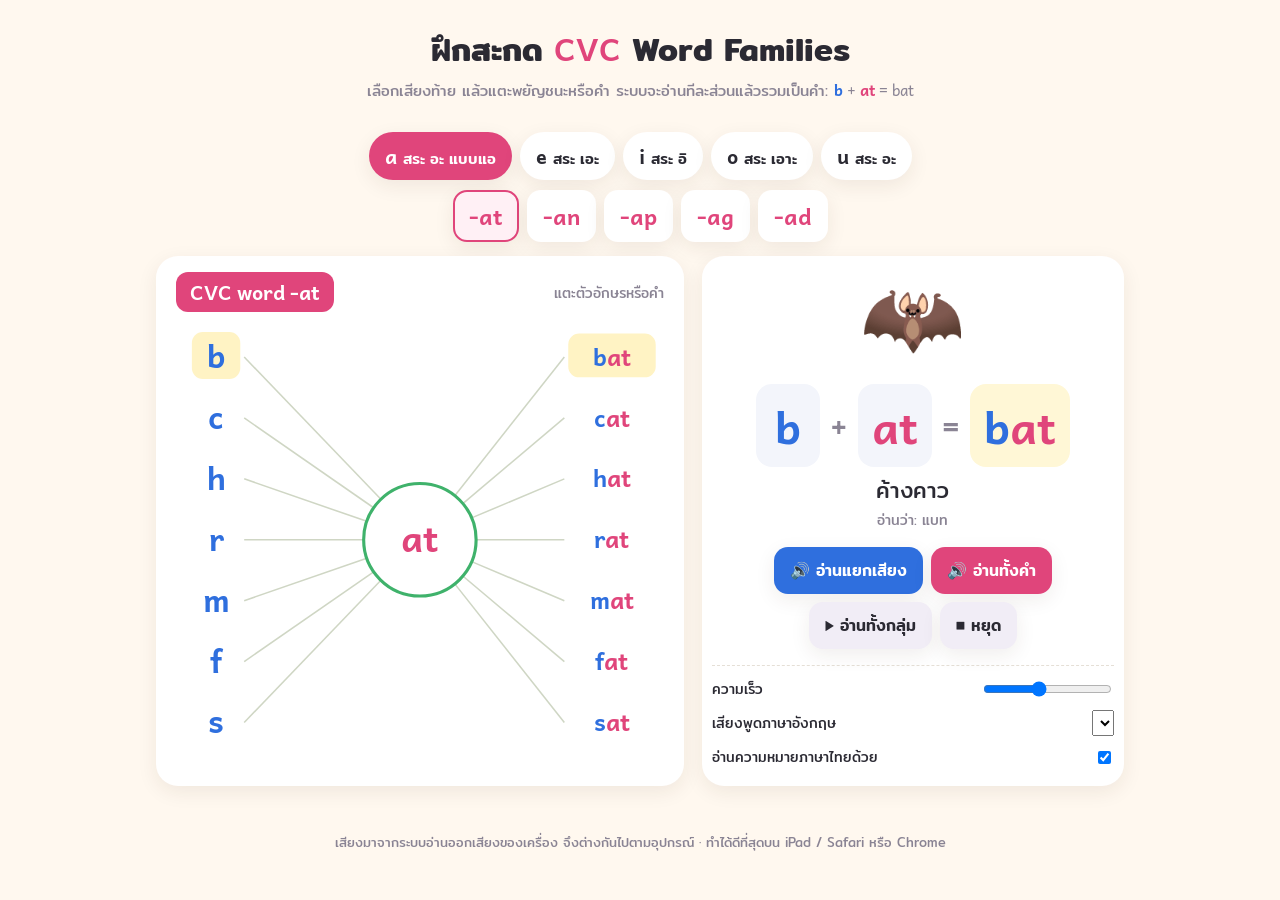
==== cvc/index.html @ 3117efa6 "Add CVC word families page (cvc/)" ====
<!DOCTYPE html>
<html lang="th">
<head>
<meta charset="UTF-8">
<meta name="viewport" content="width=device-width, initial-scale=1">
<title>CVC Word Families — ฝึกสะกดออกเสียง</title>
<link rel="preconnect" href="https://fonts.googleapis.com">
<link href="https://fonts.googleapis.com/css2?family=Andika:wght@400;700&family=Mitr:wght@400;500;600&display=swap" rel="stylesheet">
<style>
  :root{
    --bg:#fff8ef; --paper:#ffffff; --ink:#2b2a33; --muted:#8a8494;
    --onset:#2f6fde; --rime:#e0457b; --line:#cfd6c4; --ring:#3fb26b;
    --a:#e0457b; --e:#f08a24; --i:#3fb26b; --o:#2f6fde; --u:#8a4fd6;
    --shadow:0 6px 20px rgba(60,40,20,.08);
  }
  *{box-sizing:border-box}
  body{margin:0;background:var(--bg);color:var(--ink);font-family:'Mitr',sans-serif;}
  .latin{font-family:'Andika',sans-serif}
  header{padding:22px 20px 6px;text-align:center}
  h1{margin:0;font-weight:600;font-size:clamp(22px,4vw,32px)}
  h1 .latin{color:var(--rime)}
  .sub{color:var(--muted);font-size:15px;margin-top:4px}
  main{max-width:1000px;margin:0 auto;padding:10px 16px 40px}

  /* vowel + family pickers */
  .vowels{display:flex;gap:8px;justify-content:center;flex-wrap:wrap;margin:14px 0 10px}
  .vbtn{border:none;border-radius:999px;padding:8px 16px;font:500 15px 'Mitr';cursor:pointer;background:#fff;box-shadow:var(--shadow);color:var(--ink)}
  .vbtn b{font-family:'Andika';font-size:20px;margin-right:6px}
  .vbtn.on{color:#fff}
  .families{display:flex;gap:8px;justify-content:center;flex-wrap:wrap;margin-bottom:14px}
  .fbtn{border:2px solid transparent;background:#fff;border-radius:14px;padding:6px 14px;font:700 22px 'Andika';cursor:pointer;box-shadow:var(--shadow);color:var(--rime)}
  .fbtn.on{border-color:var(--rime);background:#fff0f5}

  .grid{display:grid;grid-template-columns:1.25fr 1fr;gap:18px}
  @media (max-width:820px){.grid{grid-template-columns:1fr}}
  .card{background:var(--paper);border-radius:22px;box-shadow:var(--shadow);padding:14px}

  /* wheel */
  .wheel-title{display:flex;justify-content:space-between;align-items:center;padding:2px 6px 6px}
  .tag{background:var(--rime);color:#fff;border-radius:12px;padding:4px 14px;font:700 20px 'Andika'}
  svg{width:100%;height:auto;display:block}
  .onset text, .word text{cursor:pointer}
  .onset-letter{font:700 40px 'Andika';fill:var(--onset)}
  .word-o{font:700 30px 'Andika';fill:var(--onset)}
  .word-r{font:700 30px 'Andika';fill:var(--rime)}
  .hit{fill:transparent;cursor:pointer}
  .ln{stroke:var(--line);stroke-width:2;fill:none;transition:stroke .2s,stroke-width .2s}
  .ln.on{stroke:var(--onset);stroke-width:4;stroke-dasharray:6 6;animation:dash 0.6s linear infinite}
  .ln.on.r{stroke:var(--rime)}
  @keyframes dash{to{stroke-dashoffset:-12}}
  .ring{fill:#fff;stroke:var(--ring);stroke-width:4}
  .ring.pulse{animation:pulse .5s ease}
  @keyframes pulse{50%{stroke-width:9}}
  .rime-text{font:700 46px 'Andika';fill:var(--rime)}
  .sel-bg{fill:#fff3c4;opacity:0;transition:opacity .2s}
  .sel .sel-bg{opacity:1}

  /* blend card */
  .blend{text-align:center;padding:18px 10px}
  .emoji{font-size:84px;line-height:1;height:96px}
  .eq{display:flex;align-items:center;justify-content:center;gap:10px;margin:14px 0 6px;flex-wrap:wrap}
  .tile{min-width:64px;padding:6px 14px;border-radius:16px;font:700 44px 'Andika';background:#f3f5fb;transition:transform .2s, box-shadow .2s, background .2s}
  .tile.o{color:var(--onset)} .tile.r{color:var(--rime)}
  .tile.w{background:#fff7d6}
  .tile.lit{transform:scale(1.15);box-shadow:0 0 0 4px currentColor inset;background:#fff}
  .op{font:700 30px 'Andika';color:var(--muted)}
  .thai{font-size:22px;margin-top:6px}
  .hint{color:var(--muted);font-size:14px;margin-top:2px}
  .btns{display:flex;flex-wrap:wrap;gap:8px;justify-content:center;margin-top:16px}
  .btn{border:none;border-radius:14px;padding:11px 16px;font:500 16px 'Mitr';cursor:pointer;background:var(--onset);color:#fff;box-shadow:var(--shadow)}
  .btn.alt{background:var(--rime)} .btn.ghost{background:#f1edf6;color:var(--ink)}
  .btn:disabled{opacity:.5}
  .settings{margin-top:16px;border-top:1px dashed #e5dfd6;padding-top:12px;display:grid;gap:10px;font-size:14px}
  .settings label{display:flex;align-items:center;gap:10px;justify-content:space-between}
  select,input[type=range]{font:inherit;max-width:60%}
  .warn{background:#fff1e6;border-radius:12px;padding:10px;font-size:14px;color:#9a4b12;display:none;margin-top:10px}
  footer{text-align:center;color:var(--muted);font-size:13px;padding:6px 16px 24px}
</style>
</head>
<body>
<header>
  <h1>ฝึกสะกด <span class="latin">CVC</span> Word Families</h1>
  <div class="sub">เลือกเสียงท้าย แล้วแตะพยัญชนะหรือคำ ระบบจะอ่านทีละส่วนแล้วรวมเป็นคำ: <span class="latin"><b style="color:var(--onset)">b</b> + <b style="color:var(--rime)">at</b> = bat</span></div>
</header>

<main>
  <div class="vowels" id="vowels"></div>
  <div class="families" id="families"></div>

  <div class="grid">
    <section class="card">
      <div class="wheel-title">
        <span class="tag latin" id="famTag">CVC word -at</span>
        <span class="hint">แตะตัวอักษรหรือคำ</span>
      </div>
      <svg id="wheel" aria-label="word family wheel"></svg>
    </section>

    <section class="card blend">
      <div class="emoji" id="emoji">🦇</div>
      <div class="eq">
        <span class="tile o latin" id="tO">b</span><span class="op">+</span>
        <span class="tile r latin" id="tR">at</span><span class="op">=</span>
        <span class="tile w latin" id="tW"><span style="color:var(--onset)">b</span><span style="color:var(--rime)">at</span></span>
      </div>
      <div class="thai" id="thai">ค้างคาว</div>
      <div class="hint" id="say">อ่านว่า: แบท</div>

      <div class="btns">
        <button class="btn" id="bSeg">🔊 อ่านแยกเสียง</button>
        <button class="btn alt" id="bWord">🔊 อ่านทั้งคำ</button>
        <button class="btn ghost" id="bAll">▶ อ่านทั้งกลุ่ม</button>
        <button class="btn ghost" id="bStop">■ หยุด</button>
      </div>

      <div class="settings">
        <label>ความเร็ว <input type="range" id="rate" min="0.4" max="1.1" step="0.05" value="0.7"></label>
        <label>เสียงพูดภาษาอังกฤษ <select id="voice"></select></label>
        <label>อ่านความหมายภาษาไทยด้วย <input type="checkbox" id="thaiOn" checked></label>
      </div>
      <div class="warn" id="warn">อุปกรณ์นี้ไม่รองรับการอ่านออกเสียง ลองเปิดใน Chrome หรือ Safari</div>
    </section>
  </div>
</main>
<footer>เสียงมาจากระบบอ่านออกเสียงของเครื่อง จึงต่างกันไปตามอุปกรณ์ · ทำได้ดีที่สุดบน iPad / Safari หรือ Chrome</footer>

<script>
// ---------- data ----------
const ONSET_SOUND = {b:"buh",c:"kuh",d:"duh",f:"fuh",g:"guh",h:"huh",j:"juh",k:"kuh",l:"luh",m:"muh",n:"nuh",p:"puh",r:"ruh",s:"suh",t:"tuh",v:"vuh",w:"wuh",y:"yuh",z:"zuh"};
const RIME_SOUND = {at:"at",an:"an",ap:"app",ag:"ag",ad:"add",en:"en",et:"et",ed:"ed",ig:"ig",in:"in",ip:"ip",it:"it",og:"og",op:"op",ot:"ot",ug:"ug",un:"un",ut:"utt"};
const VOWELS = [
  {v:"a",th:"สระ อะ แบบแอ",c:"var(--a)",fam:["at","an","ap","ag","ad"]},
  {v:"e",th:"สระ เอะ",c:"var(--e)",fam:["en","et","ed"]},
  {v:"i",th:"สระ อิ",c:"var(--i)",fam:["ig","in","ip","it"]},
  {v:"o",th:"สระ เอาะ",c:"var(--o)",fam:["og","op","ot"]},
  {v:"u",th:"สระ อะ",c:"var(--u)",fam:["ug","un","ut"]},
];
// [word, emoji, thai meaning, thai reading guide]
const WORDS = {
  at:[["bat","🦇","ค้างคาว","แบท"],["cat","🐱","แมว","แคท"],["hat","🎩","หมวก","แฮท"],["rat","🐀","หนู","แรท"],["mat","🧘","เสื่อ","แมท"],["fat","🐷","อ้วน","แฟท"],["sat","🪑","นั่งแล้ว","แซท"]],
  an:[["can","🥫","กระป๋อง","แคน"],["fan","🪭","พัด","แฟน"],["man","👨","ผู้ชาย","แมน"],["pan","🍳","กระทะ","แพน"],["van","🚐","รถตู้","แวน"],["ran","🏃","วิ่งแล้ว","แรน"]],
  ap:[["cap","🧢","หมวกแก๊ป","แคพ"],["map","🗺️","แผนที่","แมพ"],["nap","😴","งีบหลับ","แนพ"],["tap","🚰","ก๊อกน้ำ","แทพ"],["lap","🦵","ตัก","แลพ"],["zap","⚡","ช็อต","แซพ"]],
  ag:[["bag","👜","กระเป๋า","แบก"],["tag","🏷️","ป้าย","แทก"],["rag","🧽","ผ้าขี้ริ้ว","แรก"],["wag","🐕","กระดิกหาง","แวก"]],
  ad:[["dad","👨‍👧","พ่อ","แดด"],["sad","😢","เศร้า","แซด"],["mad","😠","โกรธ","แมด"],["pad","📝","สมุดฉีก","แพด"],["bad","👎","ไม่ดี","แบด"]],
  en:[["hen","🐔","แม่ไก่","เฮน"],["pen","🖊️","ปากกา","เพน"],["ten","🔟","สิบ","เทน"],["men","👬","ผู้ชายหลายคน","เมน"],["den","🦊","โพรงสัตว์","เดน"]],
  et:[["net","🥅","ตาข่าย","เนท"],["pet","🐶","สัตว์เลี้ยง","เพท"],["wet","💧","เปียก","เวท"],["jet","✈️","เครื่องบินเจ็ท","เจท"],["vet","🩺","สัตวแพทย์","เวท"]],
  ed:[["bed","🛏️","เตียง","เบด"],["red","🔴","สีแดง","เรด"],["fed","🍼","ป้อนอาหารแล้ว","เฟด"],["wed","💒","แต่งงาน","เวด"]],
  ig:[["pig","🐷","หมู","พิก"],["wig","💇","วิกผม","วิก"],["dig","⛏️","ขุด","ดิก"],["big","🐘","ใหญ่","บิก"],["fig","🟣","ลูกมะเดื่อ","ฟิก"]],
  in:[["pin","📌","เข็มหมุด","พิน"],["bin","🗑️","ถังขยะ","บิน"],["fin","🦈","ครีบปลา","ฟิน"],["win","🏆","ชนะ","วิน"],["tin","🥫","กระป๋อง","ทิน"]],
  ip:[["lip","👄","ริมฝีปาก","ลิพ"],["sip","🥤","จิบ","ซิพ"],["zip","🤐","ซิป","ซิพ"],["dip","🥣","จุ่ม","ดิพ"],["hip","🕺","สะโพก","ฮิพ"]],
  it:[["sit","🪑","นั่ง","ซิท"],["hit","🏏","ตี","ฮิท"],["kit","🧰","ชุดอุปกรณ์","คิท"],["fit","💪","แข็งแรง","ฟิท"],["bit","🍪","ชิ้นเล็กๆ","บิท"]],
  og:[["dog","🐶","สุนัข","ดอก"],["log","🪵","ท่อนไม้","ลอก"],["fog","🌫️","หมอก","ฟอก"],["hog","🐗","หมูป่า","ฮอก"],["jog","🏃","วิ่งเหยาะๆ","จอก"]],
  op:[["hop","🐇","กระโดด","ฮอพ"],["mop","🧹","ไม้ถูพื้น","มอพ"],["top","🔝","ด้านบน","ทอพ"],["pop","🎈","ระเบิดดังป๊อป","พอพ"],["cop","👮","ตำรวจ","คอพ"]],
  ot:[["hot","🔥","ร้อน","ฮอท"],["pot","🍲","หม้อ","พอท"],["dot","⚫","จุด","ดอท"],["cot","🛏️","เตียงเด็ก","คอท"],["not","🚫","ไม่","นอท"]],
  ug:[["bug","🐛","แมลง","บัก"],["hug","🤗","กอด","ฮัก"],["mug","☕","แก้วมัค","มัก"],["rug","🟫","พรม","รัก"],["jug","🫗","เหยือก","จัก"]],
  un:[["sun","☀️","ดวงอาทิตย์","ซัน"],["bun","🍞","ขนมปัง","บัน"],["run","🏃","วิ่ง","รัน"],["fun","🎉","สนุก","ฟัน"]],
  ut:[["nut","🥜","ถั่ว","นัท"],["hut","🛖","กระท่อม","ฮัท"],["cut","✂️","ตัด","คัท"]],
};

// ---------- state ----------
let vIdx=0, fam="at", wIdx=0, runId=0;
const $=id=>document.getElementById(id);

// ---------- speech ----------
const synth = window.speechSynthesis;
let enVoice=null, thVoice=null;
function loadVoices(){
  if(!synth) return;
  const vs = synth.getVoices();
  const en = vs.filter(v=>/^en/i.test(v.lang));
  thVoice = vs.find(v=>/^th/i.test(v.lang)) || null;
  const sel=$("voice"); const keep=sel.value; sel.innerHTML="";
  en.forEach((v,i)=>{const o=document.createElement("option");o.value=v.name;o.textContent=v.name+" ("+v.lang+")";sel.appendChild(o);});
  const pref = en.find(v=>v.name===keep) || en.find(v=>/Samantha|Google US English|Aria|Jenny/i.test(v.name)) || en.find(v=>/en-US/i.test(v.lang)) || en[0];
  if(pref){sel.value=pref.name; enVoice=pref;}
}
if(synth){ loadVoices(); synth.onvoiceschanged=loadVoices; } else { $("warn").style.display="block"; }
$("voice").onchange=e=>{enVoice=synth.getVoices().find(v=>v.name===e.target.value)||enVoice;};

function speak(text, lang="en", rateMul=1){
  return new Promise(res=>{
    if(!synth){res();return;}
    const u=new SpeechSynthesisUtterance(text);
    if(lang==="th"){u.lang="th-TH"; if(thVoice)u.voice=thVoice; u.rate=0.95;}
    else {u.lang="en-US"; if(enVoice)u.voice=enVoice; u.rate=parseFloat($("rate").value)*rateMul; u.pitch=1.15;}
    u.onend=res; u.onerror=res; synth.speak(u);
  });
}
const wait=ms=>new Promise(r=>setTimeout(r,ms));
function stopAll(){ runId++; if(synth) synth.cancel(); clearLit(); }

// ---------- render pickers ----------
function renderVowels(){
  const box=$("vowels"); box.innerHTML="";
  VOWELS.forEach((v,i)=>{
    const b=document.createElement("button");
    b.className="vbtn"+(i===vIdx?" on":""); if(i===vIdx) b.style.background=v.c;
    b.innerHTML=`<b>${v.v}</b>${v.th}`;
    b.onclick=()=>{stopAll();vIdx=i;fam=v.fam[0];wIdx=0;renderAll();};
    box.appendChild(b);
  });
}
function renderFamilies(){
  const box=$("families"); box.innerHTML="";
  VOWELS[vIdx].fam.forEach(f=>{
    const b=document.createElement("button");
    b.className="fbtn"+(f===fam?" on":""); b.textContent="-"+f;
    b.onclick=()=>{stopAll();fam=f;wIdx=0;renderAll();};
    box.appendChild(b);
  });
}

// ---------- wheel (like the paper chart) ----------
function renderWheel(){
  const list=WORDS[fam], n=list.length, gap=78, top=50;
  const H=Math.max(top*2+(n-1)*gap, 360), W=640, cx=320, cy=H/2, R=72;
  const svg=$("wheel"); svg.setAttribute("viewBox",`0 0 ${W} ${H}`);
  let s="";
  list.forEach((w,i)=>{
    const y=top+i*gap+(H-(top*2+(n-1)*gap))/2;
    const a1=Math.atan2(y-cy,95-cx), a2=Math.atan2(y-cy,505-cx);
    s+=`<path class="ln" id="lnL${i}" d="M 95 ${y} L ${(cx+R*Math.cos(a1)).toFixed(1)} ${(cy+R*Math.sin(a1)).toFixed(1)}"/>`;
    s+=`<path class="ln r" id="lnR${i}" d="M ${(cx+R*Math.cos(a2)).toFixed(1)} ${(cy+R*Math.sin(a2)).toFixed(1)} L 505 ${y}"/>`;
  });
  s+=`<circle class="ring" id="ring" cx="${cx}" cy="${cy}" r="${R}"/>`;
  s+=`<text class="rime-text" id="rimeTxt" x="${cx}" y="${cy+16}" text-anchor="middle">${fam}</text>`;
  s+=`<rect class="hit" x="${cx-R}" y="${cy-R}" width="${R*2}" height="${R*2}" data-rime="1"/>`;
  list.forEach((w,i)=>{
    const y=top+i*gap+(H-(top*2+(n-1)*gap))/2, on=w[0].slice(0,1);
    s+=`<g class="onset${i===wIdx?' sel':''}" data-i="${i}" data-part="o"><rect class="sel-bg" x="28" y="${y-32}" width="62" height="60" rx="14"/><text class="onset-letter" x="59" y="${y+14}" text-anchor="middle">${on}</text><rect class="hit" x="20" y="${y-34}" width="80" height="66"/></g>`;
    s+=`<g class="word${i===wIdx?' sel':''}" data-i="${i}" data-part="w"><rect class="sel-bg" x="510" y="${y-30}" width="112" height="56" rx="14"/><text x="566" y="${y+11}" text-anchor="middle"><tspan class="word-o">${on}</tspan><tspan class="word-r">${fam}</tspan></text><rect class="hit" x="505" y="${y-34}" width="122" height="66"/></g>`;
  });
  svg.innerHTML=s;
  svg.querySelectorAll("g[data-i]").forEach(g=>g.onclick=()=>{
    wIdx=+g.dataset.i; renderSelection(); playSegmented();
  });
  svg.querySelector("[data-rime]").onclick=async()=>{stopAll();const id=runId;lit("tR");pulse();await speak(RIME_SOUND[fam]);if(id===runId)clearLit();};
  $("famTag").textContent="CVC word -"+fam;
}

function renderSelection(){
  const w=WORDS[fam][wIdx], on=w[0][0];
  $("emoji").textContent=w[1];
  $("tO").textContent=on; $("tR").textContent=fam;
  $("tW").innerHTML=`<span style="color:var(--onset)">${on}</span><span style="color:var(--rime)">${fam}</span>`;
  $("thai").textContent=w[2]; $("say").textContent="อ่านว่า: "+w[3];
  document.querySelectorAll("#wheel g[data-i]").forEach(g=>g.classList.toggle("sel",+g.dataset.i===wIdx));
}

function renderAll(){renderVowels();renderFamilies();renderWheel();renderSelection();}

// ---------- highlight helpers ----------
function clearLit(){
  ["tO","tR","tW"].forEach(id=>$(id).classList.remove("lit"));
  document.querySelectorAll("#wheel .ln").forEach(l=>l.classList.remove("on"));
}
function lit(id){clearLit();$(id).classList.add("lit");}
function pulse(){const r=$("ring");if(!r)return;r.classList.remove("pulse");void r.getBBox();r.classList.add("pulse");}

// ---------- playback ----------
async function playSegmented(fromAll=false){
  if(!fromAll) stopAll();
  const id=runId, w=WORDS[fam][wIdx], on=w[0][0];
  lit("tO"); $("lnL"+wIdx)?.classList.add("on");
  await speak(ONSET_SOUND[on]); if(id!==runId) return; await wait(250);
  lit("tR"); $("lnL"+wIdx)?.classList.add("on"); pulse();
  await speak(RIME_SOUND[fam]); if(id!==runId) return; await wait(300);
  lit("tW"); $("lnR"+wIdx)?.classList.add("on");
  await speak(w[0],"en",0.9); if(id!==runId) return;
  await wait(250); await speak(w[0],"en",1); if(id!==runId) return;
  if($("thaiOn").checked){ await wait(200); await speak(w[2],"th"); if(id!==runId) return; }
  if(!fromAll) clearLit();
}
async function playWord(){
  stopAll(); const id=runId, w=WORDS[fam][wIdx];
  lit("tW"); $("lnR"+wIdx)?.classList.add("on");
  await speak(w[0]); if(id!==runId) return;
  if($("thaiOn").checked){ await wait(200); await speak(w[2],"th"); }
  if(id===runId) clearLit();
}
async function playAll(){
  stopAll(); const id=runId;
  await speak("The "+RIME_SOUND[fam]+" family"); if(id!==runId) return;
  for(let i=0;i<WORDS[fam].length;i++){
    wIdx=i; renderSelection();
    await playSegmented(true); if(id!==runId) return;
    await wait(600);
  }
  clearLit();
}

$("bSeg").onclick=()=>playSegmented();
$("bWord").onclick=playWord;
$("bAll").onclick=playAll;
$("bStop").onclick=stopAll;

renderAll();
</script>
</body>
</html>
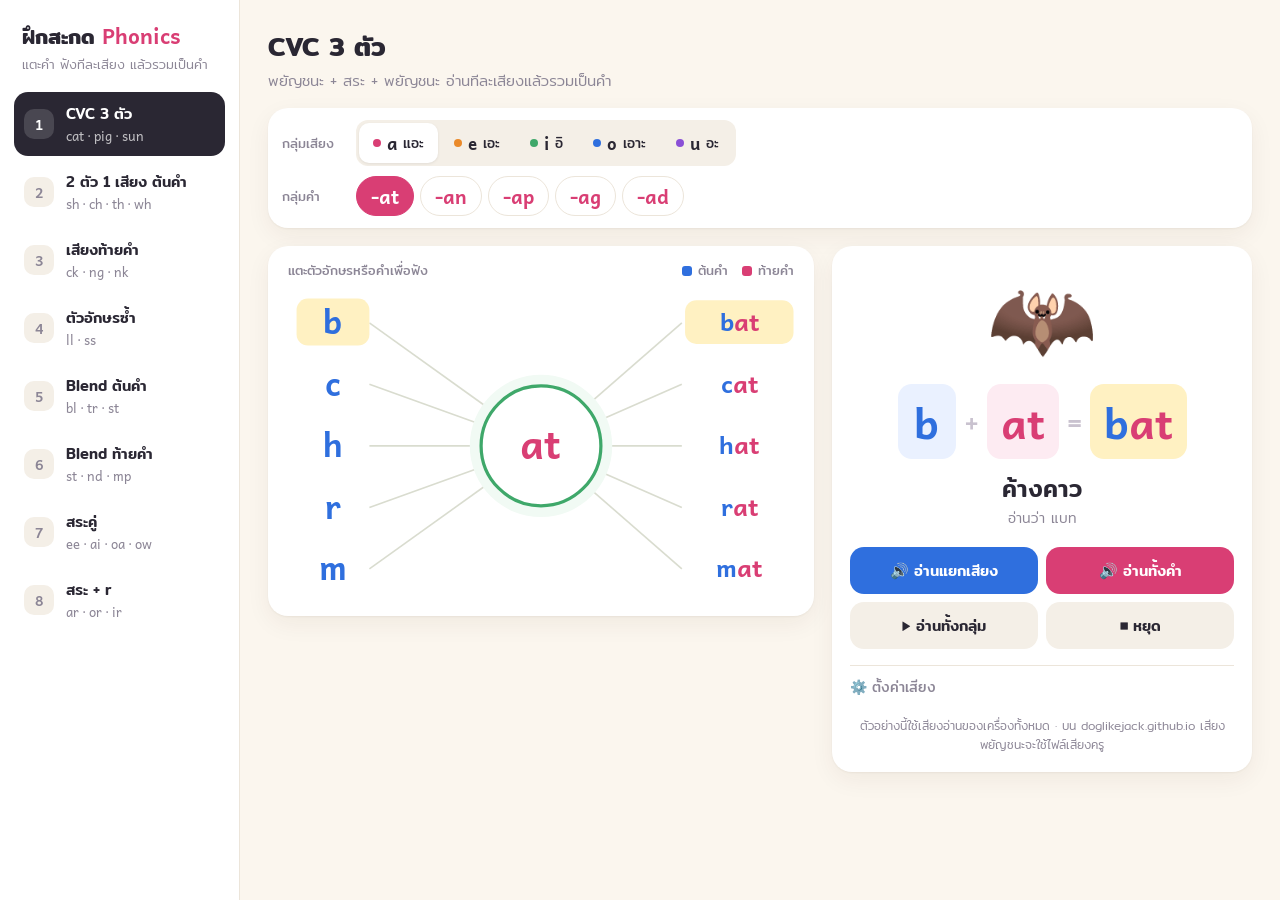
==== commit 7f3c58d6: "Update cvc page: phonics word-family wheels" ====
--- a/cvc/index.html
+++ b/cvc/index.html
@@ -5,177 +5,377 @@
 <meta name="viewport" content="width=device-width, initial-scale=1">
 <title>CVC Word Families — ฝึกสะกดออกเสียง</title>
 <link rel="preconnect" href="https://fonts.googleapis.com">
-<link href="https://fonts.googleapis.com/css2?family=Andika:wght@400;700&family=Mitr:wght@400;500;600&display=swap" rel="stylesheet">
+<link href="https://fonts.googleapis.com/css2?family=Andika:wght@400;700&family=Mitr:wght@300;400;500;600&display=swap" rel="stylesheet">
 <style>
   :root{
-    --bg:#fff8ef; --paper:#ffffff; --ink:#2b2a33; --muted:#8a8494;
-    --onset:#2f6fde; --rime:#e0457b; --line:#cfd6c4; --ring:#3fb26b;
-    --a:#e0457b; --e:#f08a24; --i:#3fb26b; --o:#2f6fde; --u:#8a4fd6;
-    --shadow:0 6px 20px rgba(60,40,20,.08);
+    --bg:#fbf6ee; --paper:#ffffff; --ink:#2a2733; --muted:#8c8696; --soft:#f4efe7; --border:#ece5da;
+    --onset:#2f6fde; --onset-bg:#eaf1ff; --rime:#d93e74; --rime-bg:#fdebf2;
+    --line:#d9dccf; --ring:#3fa86a; --hl:#fff1c2;
+    --a:#d93e74; --e:#ea8a2a; --i:#3fa86a; --o:#2f6fde; --u:#8a4fd6;
+    --shadow:0 1px 2px rgba(60,40,20,.05), 0 8px 24px rgba(60,40,20,.06);
+    --r:20px;
   }
   *{box-sizing:border-box}
-  body{margin:0;background:var(--bg);color:var(--ink);font-family:'Mitr',sans-serif;}
+  html,body{margin:0}
+  body{background:var(--bg);color:var(--ink);font-family:'Mitr',sans-serif;font-weight:400}
   .latin{font-family:'Andika',sans-serif}
-  header{padding:22px 20px 6px;text-align:center}
-  h1{margin:0;font-weight:600;font-size:clamp(22px,4vw,32px)}
-  h1 .latin{color:var(--rime)}
-  .sub{color:var(--muted);font-size:15px;margin-top:4px}
-  main{max-width:1000px;margin:0 auto;padding:10px 16px 40px}
-
-  /* vowel + family pickers */
-  .vowels{display:flex;gap:8px;justify-content:center;flex-wrap:wrap;margin:14px 0 10px}
-  .vbtn{border:none;border-radius:999px;padding:8px 16px;font:500 15px 'Mitr';cursor:pointer;background:#fff;box-shadow:var(--shadow);color:var(--ink)}
-  .vbtn b{font-family:'Andika';font-size:20px;margin-right:6px}
-  .vbtn.on{color:#fff}
-  .families{display:flex;gap:8px;justify-content:center;flex-wrap:wrap;margin-bottom:14px}
-  .fbtn{border:2px solid transparent;background:#fff;border-radius:14px;padding:6px 14px;font:700 22px 'Andika';cursor:pointer;box-shadow:var(--shadow);color:var(--rime)}
-  .fbtn.on{border-color:var(--rime);background:#fff0f5}
-
-  .grid{display:grid;grid-template-columns:1.25fr 1fr;gap:18px}
-  @media (max-width:820px){.grid{grid-template-columns:1fr}}
-  .card{background:var(--paper);border-radius:22px;box-shadow:var(--shadow);padding:14px}
+  button{font-family:inherit}
+
+  .app{display:grid;grid-template-columns:240px 1fr;min-height:100vh}
+
+  /* ---------- sidebar ---------- */
+  aside{background:var(--paper);border-right:1px solid var(--border);padding:22px 14px;position:sticky;top:0;height:100vh;overflow:auto}
+  .brand{padding:0 8px 18px}
+  .brand h1{margin:0;font-size:21px;font-weight:600;line-height:1.25}
+  .brand h1 span{color:var(--rime)}
+  .brand p{margin:4px 0 0;font-size:13px;color:var(--muted);font-weight:300}
+  .nav{display:flex;flex-direction:column;gap:4px}
+  .nav button{display:flex;align-items:center;gap:12px;width:100%;border:none;background:transparent;text-align:left;
+    padding:10px 10px;border-radius:14px;cursor:pointer;color:var(--ink);transition:background .15s}
+  .nav button:hover{background:var(--soft)}
+  .nav .num{flex:none;width:30px;height:30px;border-radius:10px;display:grid;place-items:center;background:var(--soft);
+    font:600 14px 'Andika';color:var(--muted)}
+  .nav .txt{display:flex;flex-direction:column;min-width:0}
+  .nav .t{font-size:15px;font-weight:500}
+  .nav .ex{font:400 13px 'Andika';color:var(--muted);white-space:nowrap;overflow:hidden;text-overflow:ellipsis}
+  .nav button.on{background:var(--ink);color:#fff}
+  .nav button.on .num{background:rgba(255,255,255,.15);color:#fff}
+  .nav button.on .ex{color:rgba(255,255,255,.7)}
+
+  /* ---------- content ---------- */
+  .content{padding:26px 28px 40px;max-width:1120px;width:100%}
+  .head{display:flex;align-items:flex-end;justify-content:space-between;gap:16px;flex-wrap:wrap;margin-bottom:16px}
+  .head h2{margin:0;font-size:26px;font-weight:600}
+  .head p{margin:2px 0 0;color:var(--muted);font-size:15px;font-weight:300}
+
+  .toolbar{background:var(--paper);border-radius:var(--r);box-shadow:var(--shadow);padding:12px 14px;display:flex;flex-direction:column;gap:10px;margin-bottom:18px}
+  .row{display:flex;align-items:center;gap:10px;flex-wrap:wrap}
+  .row .lbl{font-size:13px;color:var(--muted);min-width:64px}
+  .seg{display:inline-flex;background:var(--soft);border-radius:12px;padding:3px;gap:2px;flex-wrap:wrap}
+  .seg button{border:none;background:transparent;border-radius:10px;padding:6px 14px;cursor:pointer;font-size:14px;color:var(--ink);display:flex;align-items:center;gap:6px}
+  .seg button b{font:700 17px 'Andika'}
+  .seg button.on{background:var(--paper);box-shadow:0 1px 3px rgba(0,0,0,.08)}
+  .seg button .dot{width:8px;height:8px;border-radius:50%;background:var(--c)}
+  .pills{display:flex;gap:6px;flex-wrap:wrap}
+  .pill{border:1.5px solid var(--border);background:var(--paper);border-radius:999px;padding:4px 14px;cursor:pointer;
+    font:700 19px 'Andika';color:var(--rime);transition:all .15s}
+  .pill.o{color:var(--onset)}
+  .pill:hover{border-color:currentColor}
+  .pill.on{background:var(--rime);border-color:var(--rime);color:#fff}
+  .pill.o.on{background:var(--onset);border-color:var(--onset)}
+  .pill small{font:400 12px 'Mitr';opacity:.8}
+
+  .stage{display:grid;grid-template-columns:minmax(0,1.3fr) minmax(0,1fr);gap:18px;align-items:start}
+  .card{background:var(--paper);border-radius:var(--r);box-shadow:var(--shadow)}
 
   /* wheel */
-  .wheel-title{display:flex;justify-content:space-between;align-items:center;padding:2px 6px 6px}
-  .tag{background:var(--rime);color:#fff;border-radius:12px;padding:4px 14px;font:700 20px 'Andika'}
+  .wheel-card{padding:14px 14px 8px}
+  .wheel-head{display:flex;justify-content:space-between;align-items:center;padding:0 6px 4px;font-size:13px;color:var(--muted)}
+  .legend{display:flex;gap:14px}
+  .legend span::before{content:"";display:inline-block;width:10px;height:10px;border-radius:3px;margin-right:6px;vertical-align:-1px;background:var(--c)}
   svg{width:100%;height:auto;display:block}
-  .onset text, .word text{cursor:pointer}
-  .onset-letter{font:700 40px 'Andika';fill:var(--onset)}
-  .word-o{font:700 30px 'Andika';fill:var(--onset)}
-  .word-r{font:700 30px 'Andika';fill:var(--rime)}
+  .left-part{font-weight:700;font-family:'Andika'}
+  .left-part.o{fill:var(--onset)} .left-part.r{fill:var(--rime)}
+  .word-o{font-weight:700;font-family:'Andika';fill:var(--onset)}
+  .word-r{font-weight:700;font-family:'Andika';fill:var(--rime)}
   .hit{fill:transparent;cursor:pointer}
   .ln{stroke:var(--line);stroke-width:2;fill:none;transition:stroke .2s,stroke-width .2s}
-  .ln.on{stroke:var(--onset);stroke-width:4;stroke-dasharray:6 6;animation:dash 0.6s linear infinite}
+  .ln.on{stroke:var(--onset);stroke-width:4;stroke-dasharray:6 6;animation:dash .6s linear infinite}
   .ln.on.r{stroke:var(--rime)}
   @keyframes dash{to{stroke-dashoffset:-12}}
   .ring{fill:#fff;stroke:var(--ring);stroke-width:4}
+  .ring-bg{fill:#f1faf4}
   .ring.pulse{animation:pulse .5s ease}
   @keyframes pulse{50%{stroke-width:9}}
-  .rime-text{font:700 46px 'Andika';fill:var(--rime)}
-  .sel-bg{fill:#fff3c4;opacity:0;transition:opacity .2s}
+  .center-text{font-weight:700;font-family:'Andika'}
+  .center-text.r{fill:var(--rime)} .center-text.o{fill:var(--onset)}
+  .sel-bg{fill:var(--hl);opacity:0;transition:opacity .2s}
   .sel .sel-bg{opacity:1}
 
-  /* blend card */
-  .blend{text-align:center;padding:18px 10px}
-  .emoji{font-size:84px;line-height:1;height:96px}
-  .eq{display:flex;align-items:center;justify-content:center;gap:10px;margin:14px 0 6px;flex-wrap:wrap}
-  .tile{min-width:64px;padding:6px 14px;border-radius:16px;font:700 44px 'Andika';background:#f3f5fb;transition:transform .2s, box-shadow .2s, background .2s}
-  .tile.o{color:var(--onset)} .tile.r{color:var(--rime)}
-  .tile.w{background:#fff7d6}
-  .tile.lit{transform:scale(1.15);box-shadow:0 0 0 4px currentColor inset;background:#fff}
-  .op{font:700 30px 'Andika';color:var(--muted)}
-  .thai{font-size:22px;margin-top:6px}
-  .hint{color:var(--muted);font-size:14px;margin-top:2px}
-  .btns{display:flex;flex-wrap:wrap;gap:8px;justify-content:center;margin-top:16px}
-  .btn{border:none;border-radius:14px;padding:11px 16px;font:500 16px 'Mitr';cursor:pointer;background:var(--onset);color:#fff;box-shadow:var(--shadow)}
-  .btn.alt{background:var(--rime)} .btn.ghost{background:#f1edf6;color:var(--ink)}
-  .btn:disabled{opacity:.5}
-  .settings{margin-top:16px;border-top:1px dashed #e5dfd6;padding-top:12px;display:grid;gap:10px;font-size:14px}
-  .settings label{display:flex;align-items:center;gap:10px;justify-content:space-between}
+  /* word panel */
+  .word-card{padding:22px 18px 18px;text-align:center;position:sticky;top:20px}
+  .emoji{font-size:88px;line-height:1;height:100px;display:grid;place-items:center}
+  .eq{display:flex;align-items:center;justify-content:center;gap:8px;margin:16px 0 4px;flex-wrap:wrap}
+  .tile{min-width:58px;padding:4px 14px;border-radius:14px;font:700 42px 'Andika';transition:transform .2s, box-shadow .2s}
+  .tile.o{color:var(--onset);background:var(--onset-bg)} .tile.r{color:var(--rime);background:var(--rime-bg)}
+  .tile.w{background:var(--hl)}
+  .tile.lit{transform:scale(1.12);box-shadow:0 0 0 3px currentColor inset}
+  .op{font:700 26px 'Andika';color:#c9c2cf}
+  .thai{font-size:24px;font-weight:500;margin-top:10px}
+  .reading{color:var(--muted);font-size:14px;min-height:20px;font-weight:300}
+  .btns{display:grid;grid-template-columns:1fr 1fr;gap:8px;margin-top:18px}
+  .btn{border:none;border-radius:14px;padding:12px 10px;font-size:15px;font-weight:500;cursor:pointer;color:#fff;background:var(--onset)}
+  .btn.alt{background:var(--rime)}
+  .btn.ghost{background:var(--soft);color:var(--ink)}
+  .btn:active{transform:translateY(1px)}
+  details.settings{margin-top:16px;text-align:left;border-top:1px solid var(--border);padding-top:10px}
+  details.settings summary{cursor:pointer;font-size:14px;color:var(--muted);list-style:none}
+  details.settings summary::before{content:"⚙️ "}
+  .set{display:grid;gap:10px;font-size:14px;margin-top:10px}
+  .set label{display:flex;align-items:center;gap:10px;justify-content:space-between}
   select,input[type=range]{font:inherit;max-width:60%}
   .warn{background:#fff1e6;border-radius:12px;padding:10px;font-size:14px;color:#9a4b12;display:none;margin-top:10px}
-  footer{text-align:center;color:var(--muted);font-size:13px;padding:6px 16px 24px}
+  .foot{color:var(--muted);font-size:12px;margin-top:18px;font-weight:300}
+
+  /* ---------- responsive ---------- */
+  @media (max-width:980px){ .stage{grid-template-columns:1fr} .word-card{position:static} }
+  @media (max-width:820px){
+    .app{grid-template-columns:1fr}
+    aside{position:sticky;top:0;z-index:5;height:auto;padding:10px 10px 8px;border-right:none;border-bottom:1px solid var(--border)}
+    .brand{padding:0 4px 8px}.brand p{display:none}.brand h1{font-size:18px}
+    .nav{flex-direction:row;overflow-x:auto;gap:6px;scrollbar-width:none}
+    .nav::-webkit-scrollbar{display:none}
+    .nav button{width:auto;flex:none;padding:7px 10px;gap:8px}
+    .nav .num{width:24px;height:24px;font-size:12px}
+    .nav .ex{display:none}
+    .content{padding:16px 12px 30px}
+    .head h2{font-size:21px}
+    .row .lbl{display:none}
+  }
 </style>
 </head>
 <body>
-<header>
-  <h1>ฝึกสะกด <span class="latin">CVC</span> Word Families</h1>
-  <div class="sub">เลือกเสียงท้าย แล้วแตะพยัญชนะหรือคำ ระบบจะอ่านทีละส่วนแล้วรวมเป็นคำ: <span class="latin"><b style="color:var(--onset)">b</b> + <b style="color:var(--rime)">at</b> = bat</span></div>
-</header>
-
-<main>
-  <div class="vowels" id="vowels"></div>
-  <div class="families" id="families"></div>
-
-  <div class="grid">
-    <section class="card">
-      <div class="wheel-title">
-        <span class="tag latin" id="famTag">CVC word -at</span>
-        <span class="hint">แตะตัวอักษรหรือคำ</span>
+<div class="app">
+  <aside>
+    <div class="brand">
+      <h1>ฝึกสะกด <span class="latin">Phonics</span></h1>
+      <p>แตะคำ ฟังทีละเสียง แล้วรวมเป็นคำ</p>
+    </div>
+    <nav class="nav" id="nav"></nav>
+  </aside>
+
+  <div class="content">
+    <div class="head">
+      <div>
+        <h2 id="catTitle"></h2>
+        <p id="catNote"></p>
       </div>
-      <svg id="wheel" aria-label="word family wheel"></svg>
-    </section>
-
-    <section class="card blend">
-      <div class="emoji" id="emoji">🦇</div>
-      <div class="eq">
-        <span class="tile o latin" id="tO">b</span><span class="op">+</span>
-        <span class="tile r latin" id="tR">at</span><span class="op">=</span>
-        <span class="tile w latin" id="tW"><span style="color:var(--onset)">b</span><span style="color:var(--rime)">at</span></span>
-      </div>
-      <div class="thai" id="thai">ค้างคาว</div>
-      <div class="hint" id="say">อ่านว่า: แบท</div>
-
-      <div class="btns">
-        <button class="btn" id="bSeg">🔊 อ่านแยกเสียง</button>
-        <button class="btn alt" id="bWord">🔊 อ่านทั้งคำ</button>
-        <button class="btn ghost" id="bAll">▶ อ่านทั้งกลุ่ม</button>
-        <button class="btn ghost" id="bStop">■ หยุด</button>
-      </div>
-
-      <div class="settings">
-        <label>ความเร็ว <input type="range" id="rate" min="0.4" max="1.1" step="0.05" value="0.7"></label>
-        <label>เสียงพูดภาษาอังกฤษ <select id="voice"></select></label>
-        <label>อ่านความหมายภาษาไทยด้วย <input type="checkbox" id="thaiOn" checked></label>
-      </div>
-      <div class="warn" id="warn">อุปกรณ์นี้ไม่รองรับการอ่านออกเสียง ลองเปิดใน Chrome หรือ Safari</div>
-    </section>
+    </div>
+
+    <div class="toolbar">
+      <div class="row" id="subRow"><span class="lbl">กลุ่มเสียง</span><div class="seg" id="subs"></div></div>
+      <div class="row"><span class="lbl">กลุ่มคำ</span><div class="pills" id="families"></div></div>
+    </div>
+
+    <div class="stage">
+      <section class="card wheel-card">
+        <div class="wheel-head">
+          <span>แตะตัวอักษรหรือคำเพื่อฟัง</span>
+          <span class="legend"><span style="--c:var(--onset)">ต้นคำ</span><span style="--c:var(--rime)">ท้ายคำ</span></span>
+        </div>
+        <svg id="wheel" aria-label="word family wheel"></svg>
+      </section>
+
+      <section class="card word-card">
+        <div class="emoji" id="emoji"></div>
+        <div class="eq">
+          <span class="tile o latin" id="tO"></span><span class="op">+</span>
+          <span class="tile r latin" id="tR"></span><span class="op">=</span>
+          <span class="tile w latin" id="tW"></span>
+        </div>
+        <div class="thai" id="thai"></div>
+        <div class="reading" id="say"></div>
+
+        <div class="btns">
+          <button class="btn" id="bSeg">🔊 อ่านแยกเสียง</button>
+          <button class="btn alt" id="bWord">🔊 อ่านทั้งคำ</button>
+          <button class="btn ghost" id="bAll">▶ อ่านทั้งกลุ่ม</button>
+          <button class="btn ghost" id="bStop">■ หยุด</button>
+        </div>
+
+        <details class="settings">
+          <summary>ตั้งค่าเสียง</summary>
+          <div class="set">
+            <label>ความเร็ว <input type="range" id="rate" min="0.4" max="1.1" step="0.05" value="0.7"></label>
+            <label>เสียงภาษาอังกฤษ <select id="voice"></select></label>
+            <label>อ่านคำแปลไทยด้วย <input type="checkbox" id="thaiOn" checked></label>
+          </div>
+        </details>
+        <div class="warn" id="warn">อุปกรณ์นี้ไม่รองรับการอ่านออกเสียง ลองเปิดใน Chrome หรือ Safari</div>
+        <div class="foot" id="foot">เสียงพยัญชนะมาจากไฟล์เสียงครู · เสียงท้ายคำและเสียงคำใช้เสียงอ่านของเครื่อง</div>
+      </section>
+    </div>
   </div>
-</main>
-<footer>เสียงมาจากระบบอ่านออกเสียงของเครื่อง จึงต่างกันไปตามอุปกรณ์ · ทำได้ดีที่สุดบน iPad / Safari หรือ Chrome</footer>
+</div>
 
 <script>
-// ---------- data ----------
-const ONSET_SOUND = {b:"buh",c:"kuh",d:"duh",f:"fuh",g:"guh",h:"huh",j:"juh",k:"kuh",l:"luh",m:"muh",n:"nuh",p:"puh",r:"ruh",s:"suh",t:"tuh",v:"vuh",w:"wuh",y:"yuh",z:"zuh"};
-const RIME_SOUND = {at:"at",an:"an",ap:"app",ag:"ag",ad:"add",en:"en",et:"et",ed:"ed",ig:"ig",in:"in",ip:"ip",it:"it",og:"og",op:"op",ot:"ot",ug:"ug",un:"un",ut:"utt"};
-const VOWELS = [
-  {v:"a",th:"สระ อะ แบบแอ",c:"var(--a)",fam:["at","an","ap","ag","ad"]},
-  {v:"e",th:"สระ เอะ",c:"var(--e)",fam:["en","et","ed"]},
-  {v:"i",th:"สระ อิ",c:"var(--i)",fam:["ig","in","ip","it"]},
-  {v:"o",th:"สระ เอาะ",c:"var(--o)",fam:["og","op","ot"]},
-  {v:"u",th:"สระ อะ",c:"var(--u)",fam:["ug","un","ut"]},
+// ================= SOUNDS =================
+// single sound units: [recorded clip in ../sounds/, TTS fallback]
+const UNIT = {
+  b:["b","buh"],c:["c","kuh"],d:["d","duh"],f:["f","fuh"],g:["g","guh"],h:["h","huh"],j:["j","juh"],k:["k","kuh"],
+  l:["l","luh"],m:["m","muh"],n:["n","nuh"],p:["p","puh"],r:["r","ruh"],s:["s","suh"],t:["t","tuh"],v:["v","vuh"],
+  w:["w","wuh"],y:["y","yuh"],z:["z","zuh"],
+  sh:["sh","shh"],ch:["ch","chuh"],th:["th","thuh"],wh:["w","wuh"],ph:["f","fuh"],qu:["qu","kwuh"]
+};
+const DIGRAPHS=["sh","ch","th","wh","ph","qu"];
+function onsetUnits(s){ const out=[]; let i=0;
+  while(i<s.length){ const two=s.slice(i,i+2); if(DIGRAPHS.includes(two)){out.push(two);i+=2;} else {out.push(s[i]);i++;} }
+  return out; }
+// how the TTS should say an ending / rime chunk (default: the chunk itself)
+const SAY = {ap:"app",ad:"add",ut:"utt",oe:"oo",eese:"eez",ale:"ail",ite:"ight",one:"ohn",oto:"oh toe",ue:"oo",ow:"oh",
+  y:"eye",ute:"oot",ove:"uv",obe:"ohb",ane:"ain",ead:"ed",own:"oun",ize:"eyes",i:"ee",ider:"eye der",ar:"are",ile:"isle",
+  ee:"e",ea:"e",eet:"eat",ell:"el",ail:"ale",ay:"a",ouse:"owss",oud:"owd",ird:"erd",irt:"ert",urn:"earn",urse:"erse",uit:"oot",ree:"ree"};
+const say=chunk=>SAY[chunk]||chunk;
+
+// ================= DATA =================
+// family: {c: centre chunk, type:"r" (centre = ending, left = beginnings) | "o" (centre = beginning, left = endings), w:[[left, emoji, thai, (thai reading)]]}
+const R=(c,w,extra={})=>Object.assign({c,type:"r",w},extra);
+const O=(c,w,extra={})=>Object.assign({c,type:"o",w},extra);
+
+const CATS = [
+ {t:"CVC 3 ตัว",ex:"cat · pig · sun", note:"พยัญชนะ + สระ + พยัญชนะ อ่านทีละเสียงแล้วรวมเป็นคำ", subs:[
+  {name:"<b>a</b>แอะ",c:"var(--a)",fams:[
+   R("at",[["b","🦇","ค้างคาว","แบท"],["c","🐱","แมว","แคท"],["h","🎩","หมวก","แฮท"],["r","🐀","หนู","แรท"],["m","🚪","พรมเช็ดเท้า","แมท"]]),
+   R("an",[["c","🥫","กระป๋อง","แคน"],["f","🪭","พัด","แฟน"],["m","👨","ผู้ชาย","แมน"],["p","🍳","กระทะ","แพน"],["v","🚐","รถตู้","แวน"]]),
+   R("ap",[["c","🧢","หมวกแก๊ป","แคพ"],["m","🗺️","แผนที่","แมพ"],["n","😴","งีบหลับ","แนพ"],["t","🚰","ก๊อกน้ำ","แทพ"],["l","🦵","ตัก","แลพ"],["g","↔️","ช่องว่าง","แกพ"]]),
+   R("ag",[["b","👜","กระเป๋า","แบก"],["t","🏷️","ป้าย","แทก"],["r","🧹","ผ้าขี้ริ้ว","แรก"],["w","🐕","กระดิกหาง","แวก"]]),
+   R("ad",[["d","👨‍👧","พ่อ","แดด"],["s","😢","เศร้า","แซด"],["m","😠","โกรธ","แมด"],["p","📝","แผ่นรอง","แพด"],["b","👎","ไม่ดี","แบด"]])]},
+  {name:"<b>e</b>เอะ",c:"var(--e)",fams:[
+   R("en",[["h","🐔","แม่ไก่","เฮน"],["p","🖊️","ปากกา","เพน"],["t","🔟","สิบ","เทน"],["m","👬","ผู้ชายหลายคน","เมน"],["d","🦊","โพรงสัตว์","เดน"]]),
+   R("et",[["n","🥅","ตาข่าย","เนท"],["p","🐶","สัตว์เลี้ยง","เพท"],["w","💧","เปียก","เวท"],["j","✈️","เครื่องบินเจ็ท","เจท"],["v","🩺","สัตวแพทย์","เวท"]]),
+   R("ed",[["b","🛏️","เตียง","เบด"],["r","🔴","สีแดง","เรด"]])]},
+  {name:"<b>i</b>อิ",c:"var(--i)",fams:[
+   R("ig",[["p","🐷","หมู","พิก"],["w","💇","วิกผม","วิก"],["d","⛏️","ขุด","ดิก"],["b","🐘","ใหญ่","บิก"],["f","🟣","ลูกมะเดื่อ","ฟิก"]]),
+   R("in",[["p","📌","เข็มหมุด","พิน"],["b","🗑️","ถังขยะ","บิน"],["f","🦈","ครีบปลา","ฟิน"],["w","🏆","ชนะ","วิน"],["t","🥫","กระป๋อง","ทิน"]]),
+   R("ip",[["l","👄","ริมฝีปาก","ลิพ"],["s","🥤","จิบ","ซิพ"],["z","🤐","ซิป","ซิพ"],["d","🥣","จุ่ม","ดิพ"],["h","🕺","สะโพก","ฮิพ"]]),
+   R("it",[["s","🪑","นั่ง","ซิท"],["h","🏏","ตี","ฮิท"],["k","🧰","ชุดอุปกรณ์","คิท"],["f","👖","พอดี","ฟิท"]])]},
+  {name:"<b>o</b>เอาะ",c:"var(--o)",fams:[
+   R("og",[["d","🐶","สุนัข","ดอก"],["l","🪵","ท่อนไม้","ลอก"],["f","🌫️","หมอก","ฟอก"],["h","🐖","หมูตัวใหญ่","ฮอก"],["j","🏃","วิ่งเหยาะๆ","จอก"]]),
+   R("op",[["h","🐇","กระโดด","ฮอพ"],["m","🧹","ไม้ถูพื้น","มอพ"],["t","🔝","ด้านบน","ทอพ"],["p","🎈","แตกดังป๊อป","พอพ"],["c","👮","ตำรวจ","คอพ"]]),
+   R("ot",[["h","🔥","ร้อน","ฮอท"],["p","🍲","หม้อ","พอท"],["d","⚫","จุด","ดอท"],["c","🛏️","เตียงเด็ก","คอท"]])]},
+  {name:"<b>u</b>อะ",c:"var(--u)",fams:[
+   R("ug",[["b","🐛","แมลง","บัก"],["h","🤗","กอด","ฮัก"],["m","☕","แก้วมัค","มัก"],["r","🟫","พรม","รัก"],["j","🫗","เหยือก","จัก"]]),
+   R("un",[["s","☀️","ดวงอาทิตย์","ซัน"],["b","🍞","ขนมปัง","บัน"],["r","🏃","วิ่ง","รัน"],["f","🎉","สนุก","ฟัน"]]),
+   R("ut",[["n","🥜","ถั่ว","นัท"],["h","🛖","กระท่อม","ฮัท"],["c","✂️","ตัด","คัท"]])]}
+ ]},
+
+ {t:"2 ตัว 1 เสียง ต้นคำ",ex:"sh · ch · th · wh", note:"อักษร 2 ตัวต้นคำ ออกเสียงเดียว (digraph)", subs:[{fams:[
+   O("sh",[["ip","🚢","เรือ"],["op","🏪","ร้านค้า"],["ell","🐚","เปลือกหอย"],["eep","🐑","แกะ"],["ark","🦈","ฉลาม"],["irt","👕","เสื้อเชิ้ต"],["oe","👟","รองเท้า"]]),
+   O("ch",[["ip","🥔","มันฝรั่งแผ่น"],["in","🧔","คาง"],["ick","🐥","ลูกไก่"],["eek","😊","แก้ม"],["air","🪑","เก้าอี้"],["eese","🧀","ชีส"]]),
+   O("th",[["in","🥢","บาง"],["ick","📚","หนา"],["ree","3️⃣","สาม"],["ink","🤔","คิด"],["orn","🌹","หนาม"]]),
+   O("wh",[["ale","🐋","ปลาวาฬ"],["eel","🛞","ล้อ"],["isk","🥣","ตะกร้อตีไข่"],["ite","⚪","สีขาว"]]),
+   O("ph",[["one","📱","โทรศัพท์"],["oto","📷","รูปถ่าย"]]),
+   O("qu",[["een","👸","ราชินี"],["ilt","🛏️","ผ้านวม"],["iz","❓","แบบทดสอบ"],["ack","🦆","เสียงเป็ดร้อง"]])]}]},
+
+ {t:"เสียงท้ายคำ",ex:"ck · ng · nk", note:"เสียงท้ายคำ: ck = ค · ng = ง · nk = งค์", subs:[{fams:[
+   R("ack",[["b","🔙","ข้างหลัง"],["p","🎒","จัดกระเป๋า"],["sn","🍪","ขนม"],["bl","🖤","สีดำ"],["tr","🛤️","รางรถไฟ"]]),
+   R("ick",[["k","⚽","เตะ"],["s","🤒","ป่วย"],["l","👅","เลีย"],["ch","🐥","ลูกไก่"],["br","🧱","อิฐ"],["st","🪵","กิ่งไม้"]]),
+   R("ock",[["s","🧦","ถุงเท้า"],["r","🪨","ก้อนหิน"],["l","🔒","แม่กุญแจ"],["cl","🕐","นาฬิกา"]]),
+   R("uck",[["d","🦆","เป็ด"],["l","🍀","โชค"],["tr","🚚","รถบรรทุก"]]),
+   R("eck",[["n","🦒","คอ"],["ch","✅","ตรวจ"]]),
+   R("ing",[["k","🤴","พระราชา"],["r","💍","แหวน"],["w","🪽","ปีก"],["s","🎤","ร้องเพลง"],["sw","🛝","ชิงช้า"]]),
+   R("ong",[["s","🎵","เพลง"],["l","📏","ยาว"],["g","🔔","ฆ้อง"]]),
+   R("ank",[["b","🏦","ธนาคาร"],["t","🛢️","ถัง"],["th","🙏","ขอบคุณ"]]),
+   R("ink",[["p","🩷","สีชมพู"],["s","🧼","อ่างล้างมือ"],["w","😉","ขยิบตา"],["dr","🥤","ดื่ม"],["th","🤔","คิด"]]),
+   R("unk",[["tr","🐘","งวงช้าง"],["sk","🦨","ตัวสกังก์"]])]}]},
+
+ {t:"ตัวอักษรซ้ำ",ex:"ll · ss", note:"ตัวอักษรซ้ำ 2 ตัว ออกเสียงเดียว", subs:[{fams:[
+   R("ell",[["b","🔔","กระดิ่ง"],["sh","🐚","เปลือกหอย"],["w","🪣","บ่อน้ำ"],["sm","👃","ได้กลิ่น"],["y","📢","ตะโกน"]]),
+   R("ill",[["h","⛰️","เนินเขา"],["p","💊","ยาเม็ด"],["sp","🫗","ทำหก"],["gr","🍖","เตาปิ้งย่าง"],["dr","🔧","สว่าน"]]),
+   R("all",[["b","⚽","ลูกบอล"],["w","🧱","กำแพง"],["t","🦒","สูง"],["f","🍂","ตก / ร่วง"],["sm","🐜","เล็ก"]]),
+   R("oll",[["d","🪆","ตุ๊กตา"],["r","🧻","ม้วน"]]),
+   R("ess",[["dr","👗","ชุดกระโปรง"],["ch","♟️","หมากรุก"]])]}]},
+
+ {t:"Blend ต้นคำ",ex:"bl · tr · st", note:"blend: 2 ตัวอักษร ออก 2 เสียงชิดกัน (เช่น b + l)", subs:[
+  {name:"<b>l</b> blends",c:"var(--i)",fams:[
+   O("bl",[["ack","🖤","สีดำ"],["ue","🔵","สีน้ำเงิน"],["ock","🧱","ตัวต่อ"],["ow","🌬️","เป่า"]]),
+   O("cl",[["ap","👏","ปรบมือ"],["ock","🕐","นาฬิกา"],["oud","☁️","เมฆ"],["aw","🦀","ก้าม"],["ip","📎","คลิปหนีบ"]]),
+   O("fl",[["ag","🚩","ธง"],["y","🕊️","บิน"],["ower","🌸","ดอกไม้"],["ute","🪈","ขลุ่ย"]]),
+   O("gl",[["ove","🧤","ถุงมือ"],["ue","🧴","กาว"],["ad","😊","ดีใจ"],["obe","🌍","ลูกโลก"]]),
+   O("pl",[["um","🟣","ลูกพลัม"],["ant","🌱","ต้นไม้"],["ate","🍽️","จาน"],["ane","✈️","เครื่องบิน"],["ay","🎮","เล่น"]]),
+   O("sl",[["ed","🛷","เลื่อนหิมะ"],["ide","🛝","สไลเดอร์"],["eep","😴","นอนหลับ"],["ow","🐢","ช้า"]])]},
+  {name:"<b>r</b> blends",c:"var(--a)",fams:[
+   O("br",[["ead","🍞","ขนมปัง"],["ush","🖌️","แปรง"],["oom","🧹","ไม้กวาด"],["ick","🧱","อิฐ"]]),
+   O("cr",[["ab","🦀","ปู"],["own","👑","มงกุฎ"],["ow","🐦‍⬛","อีกา"],["y","😭","ร้องไห้"]]),
+   O("dr",[["um","🥁","กลอง"],["ess","👗","ชุดกระโปรง"],["ink","🥤","ดื่ม"],["op","💧","หยด"]]),
+   O("fr",[["og","🐸","กบ"],["uit","🍎","ผลไม้"],["y","🍳","ทอด"],["idge","🧊","ตู้เย็น"]]),
+   O("gr",[["ape","🍇","องุ่น"],["een","🟢","สีเขียว"],["ow","🌱","เติบโต"],["in","😁","ยิ้มกว้าง"]]),
+   O("pr",[["ize","🏆","รางวัล"],["int","🖨️","พิมพ์"],["ince","🤴","เจ้าชาย"]]),
+   O("tr",[["ain","🚆","รถไฟ"],["ee","🌳","ต้นไม้"],["uck","🚚","รถบรรทุก"],["ip","🧳","การเดินทาง"]])]},
+  {name:"<b>s</b> blends",c:"var(--o)",fams:[
+   O("sk",[["ate","⛸️","สเก็ต"],["i","🎿","สกี"],["unk","🦨","ตัวสกังก์"],["ip","🦘","กระโดดสลับเท้า"]]),
+   O("sn",[["ail","🐌","หอยทาก"],["ake","🐍","งู"],["ow","❄️","หิมะ"],["ack","🍪","ขนม"]]),
+   O("sp",[["oon","🥄","ช้อน"],["ider","🕷️","แมงมุม"],["in","🌀","หมุน"]]),
+   O("st",[["ar","⭐","ดาว"],["op","🛑","หยุด"],["amp","✉️","แสตมป์"],["one","🪨","ก้อนหิน"]]),
+   O("sw",[["im","🏊","ว่ายน้ำ"],["an","🦢","หงส์"],["ing","🛝","ชิงช้า"],["eet","🍬","หวาน"]]),
+   O("sm",[["ile","😊","ยิ้ม"],["ell","👃","ได้กลิ่น"],["all","🐜","เล็ก"]])]},
+  {name:"<b>tw</b>",c:"var(--u)",fams:[
+   O("tw",[["in","👯","ฝาแฝด"],["ig","🌿","กิ่งไม้เล็ก"],["elve","🕛","สิบสอง"]])]}
+ ]},
+
+ {t:"Blend ท้ายคำ",ex:"st · nd · mp", note:"blend ท้ายคำ: 2 เสียงชิดกัน (เช่น s + t)", subs:[{fams:[
+   R("est",[["n","🪺","รังนก"],["v","🦺","เสื้อกั๊ก"],["ch","📦","หีบ"],["t","📝","การสอบ"]]),
+   R("and",[["h","✋","มือ"],["s","🏖️","ทราย"],["b","🎸","วงดนตรี"],["st","🧍","ยืน"]]),
+   R("ent",[["t","⛺","เต็นท์"],["c","🪙","เหรียญเซ็นต์"]]),
+   R("ump",[["j","🦘","กระโดด"],["b","🤕","ชน"],["p","⛽","ปั๊ม"],["st","🪵","ตอไม้"]]),
+   R("amp",[["l","💡","โคมไฟ"],["c","🏕️","ค่าย"],["st","✉️","แสตมป์"],["r","♿","ทางลาด"]]),
+   R("ift",[["g","🎁","ของขวัญ"],["l","🛗","ลิฟต์"]]),
+   R("ilk",[["m","🥛","นม"],["s","🧣","ผ้าไหม"]]),
+   R("elt",[["b","👖","เข็มขัด"],["m","🫠","ละลาย"]])]}]},
+
+ {t:"สระคู่",ex:"ee · ai · oa · ow", note:"สระ 2 ตัวรวมกัน ออกเสียงเดียว", subs:[
+  {name:"<b>ee ea</b>อี",c:"var(--i)",fams:[
+   R("ee",[["b","🐝","ผึ้ง"],["s","👀","มองเห็น"],["tr","🌳","ต้นไม้"],["thr","3️⃣","สาม"]]),
+   R("eep",[["sh","🐑","แกะ"],["sl","😴","นอนหลับ"],["j","🚙","รถจี๊ป"]]),
+   R("eet",[["f","🦶","เท้า (หลายข้าง)"],["sw","🍬","หวาน"],["sh","📄","แผ่นกระดาษ"],["str","🛣️","ถนน"]]),
+   R("ea",[["s","🌊","ทะเล"],["t","🍵","ชา"],["p","🫛","ถั่วลันเตา"]]),
+   R("eat",[["m","🥩","เนื้อสัตว์"],["s","💺","ที่นั่ง"],["wh","🌾","ข้าวสาลี"],["h","🔥","ความร้อน"]])]},
+  {name:"<b>ai ay</b>เอ",c:"var(--a)",fams:[
+   R("ain",[["r","🌧️","ฝน"],["tr","🚆","รถไฟ"],["ch","⛓️","โซ่"]]),
+   R("ail",[["t","🐒","หาง"],["n","💅","เล็บ"],["sn","🐌","หอยทาก"],["m","📬","จดหมาย"],["s","⛵","ใบเรือ"]]),
+   R("ay",[["d","🌤️","วัน (กลางวัน)"],["h","🌾","ฟาง"],["pl","🎮","เล่น"],["tr","🍽️","ถาด"],["gr","🩶","สีเทา"]])]},
+  {name:"<b>oa ow</b>โอ",c:"var(--o)",fams:[
+   R("oat",[["b","⛵","เรือ"],["c","🧥","เสื้อโค้ท"],["g","🐐","แพะ"],["fl","🛟","ลอย"]]),
+   R("ow",[["sn","❄️","หิมะ"],["b","🎀","โบว์"],["cr","🐦‍⬛","อีกา"],["gr","🌱","เติบโต"],["bl","🌬️","เป่า"]],{label:"โอ",say:"oh"})]},
+  {name:"<b>oo</b>อู / อุ",c:"var(--e)",fams:[
+   R("oon",[["m","🌙","ดวงจันทร์"],["sp","🥄","ช้อน"],["n","🕛","เที่ยงวัน"]]),
+   R("ook",[["b","📖","หนังสือ"],["c","👩‍🍳","ทำอาหาร"],["l","👀","ดู"],["h","🪝","ตะขอ"]])]},
+  {name:"<b>oy oi</b>ออย",c:"var(--u)",fams:[
+   R("oy",[["b","👦","เด็กผู้ชาย"],["t","🧸","ของเล่น"],["j","😄","ความสุข"]]),
+   R("oil",[["b","♨️","ต้ม"],["s","🪴","ดิน"],["c","🌀","ขด"]])]},
+  {name:"<b>ow ou</b>อาว",c:"var(--rime)",fams:[
+   R("own",[["d","⬇️","ลง"],["cl","🤡","ตัวตลก"],["cr","👑","มงกุฎ"],["br","🟤","สีน้ำตาล"]]),
+   R("ouse",[["h","🏠","บ้าน"],["m","🐭","หนู"]]),
+   R("oud",[["cl","☁️","เมฆ"],["l","📢","เสียงดัง"],["pr","😌","ภูมิใจ"]])]},
+  {name:"<b>aw</b>ออ",c:"var(--onset)",fams:[
+   R("aw",[["s","🪚","เลื่อย"],["p","🐾","อุ้งเท้าสัตว์"],["cl","🦀","ก้าม"],["str","🥤","หลอดดูด"],["dr","✏️","วาดรูป"]])]}
+ ]},
+
+ {t:"สระ + r",ex:"ar · or · ir", note:"สระตามด้วย r เปลี่ยนเสียงสระ · er ir ur ออกเสียงเดียวกัน (เออร์)", subs:[{fams:[
+   R("ar",[["c","🚗","รถยนต์"],["j","🫙","โหล"],["st","⭐","ดาว"],["b","🍫","แท่ง"]]),
+   R("ark",[["sh","🦈","ฉลาม"],["p","🏞️","สวนสาธารณะ"],["d","🌑","มืด"],["b","🐕","เห่า"]]),
+   R("orn",[["c","🌽","ข้าวโพด"],["h","📯","แตร"],["th","🌹","หนาม"]]),
+   R("ork",[["f","🍴","ส้อม"],["p","🥓","เนื้อหมู"],["st","🦩","นกกระสา"]]),
+   R("ird",[["b","🐦","นก"],["th","🥉","ที่สาม"]]),
+   R("irt",[["sh","👕","เสื้อเชิ้ต"],["sk","👗","กระโปรง"],["d","🟫","ดิน / สิ่งสกปรก"]]),
+   R("urn",[["t","↪️","เลี้ยว"],["b","🔥","ไหม้"]]),
+   R("urse",[["n","👩‍⚕️","พยาบาล"],["p","👛","กระเป๋าสตางค์"]])]}]}
 ];
-// [word, emoji, thai meaning, thai reading guide]
-const WORDS = {
-  at:[["bat","🦇","ค้างคาว","แบท"],["cat","🐱","แมว","แคท"],["hat","🎩","หมวก","แฮท"],["rat","🐀","หนู","แรท"],["mat","🧘","เสื่อ","แมท"],["fat","🐷","อ้วน","แฟท"],["sat","🪑","นั่งแล้ว","แซท"]],
-  an:[["can","🥫","กระป๋อง","แคน"],["fan","🪭","พัด","แฟน"],["man","👨","ผู้ชาย","แมน"],["pan","🍳","กระทะ","แพน"],["van","🚐","รถตู้","แวน"],["ran","🏃","วิ่งแล้ว","แรน"]],
-  ap:[["cap","🧢","หมวกแก๊ป","แคพ"],["map","🗺️","แผนที่","แมพ"],["nap","😴","งีบหลับ","แนพ"],["tap","🚰","ก๊อกน้ำ","แทพ"],["lap","🦵","ตัก","แลพ"],["zap","⚡","ช็อต","แซพ"]],
-  ag:[["bag","👜","กระเป๋า","แบก"],["tag","🏷️","ป้าย","แทก"],["rag","🧽","ผ้าขี้ริ้ว","แรก"],["wag","🐕","กระดิกหาง","แวก"]],
-  ad:[["dad","👨‍👧","พ่อ","แดด"],["sad","😢","เศร้า","แซด"],["mad","😠","โกรธ","แมด"],["pad","📝","สมุดฉีก","แพด"],["bad","👎","ไม่ดี","แบด"]],
-  en:[["hen","🐔","แม่ไก่","เฮน"],["pen","🖊️","ปากกา","เพน"],["ten","🔟","สิบ","เทน"],["men","👬","ผู้ชายหลายคน","เมน"],["den","🦊","โพรงสัตว์","เดน"]],
-  et:[["net","🥅","ตาข่าย","เนท"],["pet","🐶","สัตว์เลี้ยง","เพท"],["wet","💧","เปียก","เวท"],["jet","✈️","เครื่องบินเจ็ท","เจท"],["vet","🩺","สัตวแพทย์","เวท"]],
-  ed:[["bed","🛏️","เตียง","เบด"],["red","🔴","สีแดง","เรด"],["fed","🍼","ป้อนอาหารแล้ว","เฟด"],["wed","💒","แต่งงาน","เวด"]],
-  ig:[["pig","🐷","หมู","พิก"],["wig","💇","วิกผม","วิก"],["dig","⛏️","ขุด","ดิก"],["big","🐘","ใหญ่","บิก"],["fig","🟣","ลูกมะเดื่อ","ฟิก"]],
-  in:[["pin","📌","เข็มหมุด","พิน"],["bin","🗑️","ถังขยะ","บิน"],["fin","🦈","ครีบปลา","ฟิน"],["win","🏆","ชนะ","วิน"],["tin","🥫","กระป๋อง","ทิน"]],
-  ip:[["lip","👄","ริมฝีปาก","ลิพ"],["sip","🥤","จิบ","ซิพ"],["zip","🤐","ซิป","ซิพ"],["dip","🥣","จุ่ม","ดิพ"],["hip","🕺","สะโพก","ฮิพ"]],
-  it:[["sit","🪑","นั่ง","ซิท"],["hit","🏏","ตี","ฮิท"],["kit","🧰","ชุดอุปกรณ์","คิท"],["fit","💪","แข็งแรง","ฟิท"],["bit","🍪","ชิ้นเล็กๆ","บิท"]],
-  og:[["dog","🐶","สุนัข","ดอก"],["log","🪵","ท่อนไม้","ลอก"],["fog","🌫️","หมอก","ฟอก"],["hog","🐗","หมูป่า","ฮอก"],["jog","🏃","วิ่งเหยาะๆ","จอก"]],
-  op:[["hop","🐇","กระโดด","ฮอพ"],["mop","🧹","ไม้ถูพื้น","มอพ"],["top","🔝","ด้านบน","ทอพ"],["pop","🎈","ระเบิดดังป๊อป","พอพ"],["cop","👮","ตำรวจ","คอพ"]],
-  ot:[["hot","🔥","ร้อน","ฮอท"],["pot","🍲","หม้อ","พอท"],["dot","⚫","จุด","ดอท"],["cot","🛏️","เตียงเด็ก","คอท"],["not","🚫","ไม่","นอท"]],
-  ug:[["bug","🐛","แมลง","บัก"],["hug","🤗","กอด","ฮัก"],["mug","☕","แก้วมัค","มัก"],["rug","🟫","พรม","รัก"],["jug","🫗","เหยือก","จัก"]],
-  un:[["sun","☀️","ดวงอาทิตย์","ซัน"],["bun","🍞","ขนมปัง","บัน"],["run","🏃","วิ่ง","รัน"],["fun","🎉","สนุก","ฟัน"]],
-  ut:[["nut","🥜","ถั่ว","นัท"],["hut","🛖","กระท่อม","ฮัท"],["cut","✂️","ตัด","คัท"]],
-};
-
-// ---------- state ----------
-let vIdx=0, fam="at", wIdx=0, runId=0;
+
+
+// ================= STATE =================
+let cIdx=0, sIdx=0, fIdx=0, wIdx=0, runId=0;
 const $=id=>document.getElementById(id);
-
-// ---------- speech ----------
+const curFam=()=>CATS[cIdx].subs[sIdx].fams[fIdx];
+function parts(f,w){ return f.type==="r" ? {on:w[0], rime:f.c, word:w[0]+f.c} : {on:f.c, rime:w[0], word:f.c+w[0]}; }
+
+// ================= AUDIO =================
 const synth = window.speechSynthesis;
-let enVoice=null, thVoice=null;
+const useClips = /github\.io$/.test(location.hostname);
+let enVoice=null, thVoice=null, curAudio=null;
 function loadVoices(){
   if(!synth) return;
   const vs = synth.getVoices();
   const en = vs.filter(v=>/^en/i.test(v.lang));
   thVoice = vs.find(v=>/^th/i.test(v.lang)) || null;
   const sel=$("voice"); const keep=sel.value; sel.innerHTML="";
-  en.forEach((v,i)=>{const o=document.createElement("option");o.value=v.name;o.textContent=v.name+" ("+v.lang+")";sel.appendChild(o);});
+  en.forEach(v=>{const o=document.createElement("option");o.value=v.name;o.textContent=v.name+" ("+v.lang+")";sel.appendChild(o);});
   const pref = en.find(v=>v.name===keep) || en.find(v=>/Samantha|Google US English|Aria|Jenny/i.test(v.name)) || en.find(v=>/en-US/i.test(v.lang)) || en[0];
   if(pref){sel.value=pref.name; enVoice=pref;}
 }
 if(synth){ loadVoices(); synth.onvoiceschanged=loadVoices; } else { $("warn").style.display="block"; }
 $("voice").onchange=e=>{enVoice=synth.getVoices().find(v=>v.name===e.target.value)||enVoice;};
+if(!useClips) $("foot").textContent="ตัวอย่างนี้ใช้เสียงอ่านของเครื่องทั้งหมด · บน doglikejack.github.io เสียงพยัญชนะจะใช้ไฟล์เสียงครู";
 
 function speak(text, lang="en", rateMul=1){
   return new Promise(res=>{
@@ -186,70 +386,117 @@
     u.onend=res; u.onerror=res; synth.speak(u);
   });
 }
+function playClip(name){
+  return new Promise((res,rej)=>{
+    const a=new Audio("../sounds/"+name+".mp3"); curAudio=a;
+    a.onended=()=>res(); a.onerror=()=>rej(); a.play().catch(rej);
+  });
+}
+async function playUnit(u){
+  const s=UNIT[u]; if(!s) return speak(u);
+  if(useClips){ try{ await playClip(s[0]); return; }catch(e){} }
+  return speak(s[1]);
+}
 const wait=ms=>new Promise(r=>setTimeout(r,ms));
-function stopAll(){ runId++; if(synth) synth.cancel(); clearLit(); }
-
-// ---------- render pickers ----------
-function renderVowels(){
-  const box=$("vowels"); box.innerHTML="";
-  VOWELS.forEach((v,i)=>{
+async function playOnset(on,id){
+  const us=onsetUnits(on);
+  for(let i=0;i<us.length;i++){ await playUnit(us[i]); if(id!==runId) return; if(i<us.length-1) await wait(150); }
+}
+function stopAll(){ runId++; if(synth) synth.cancel(); if(curAudio){curAudio.pause();curAudio=null;} clearLit(); }
+
+// ================= RENDER =================
+function renderNav(){
+  const box=$("nav"); box.innerHTML="";
+  CATS.forEach((c,i)=>{
     const b=document.createElement("button");
-    b.className="vbtn"+(i===vIdx?" on":""); if(i===vIdx) b.style.background=v.c;
-    b.innerHTML=`<b>${v.v}</b>${v.th}`;
-    b.onclick=()=>{stopAll();vIdx=i;fam=v.fam[0];wIdx=0;renderAll();};
+    if(i===cIdx) b.className="on";
+    b.innerHTML=`<span class="num">${i+1}</span><span class="txt"><span class="t">${c.t}</span><span class="ex">${c.ex}</span></span>`;
+    b.onclick=()=>{stopAll();cIdx=i;sIdx=0;fIdx=0;wIdx=0;renderAll();b.scrollIntoView({inline:"center",block:"nearest",behavior:"smooth"});};
     box.appendChild(b);
   });
-}
+  $("catTitle").textContent=CATS[cIdx].t;
+  $("catNote").textContent=CATS[cIdx].note||"";
+}
+function renderSubs(){
+  const box=$("subs"); box.innerHTML="";
+  const subs=CATS[cIdx].subs;
+  $("subRow").classList.toggle("hidden",subs.length<2);
+  $("subRow").style.display = subs.length<2 ? "none" : "";
+  subs.forEach((s,i)=>{
+    const b=document.createElement("button");
+    if(i===sIdx) b.className="on";
+    b.style.setProperty("--c",s.c||"var(--muted)");
+    b.innerHTML=`<span class="dot"></span>${s.name}`;
+    b.onclick=()=>{stopAll();sIdx=i;fIdx=0;wIdx=0;renderAll();};
+    box.appendChild(b);
+  });
+}
+function famLabel(f){ return f.type==="r" ? "-"+f.c : f.c+"-"; }
 function renderFamilies(){
   const box=$("families"); box.innerHTML="";
-  VOWELS[vIdx].fam.forEach(f=>{
+  CATS[cIdx].subs[sIdx].fams.forEach((f,i)=>{
     const b=document.createElement("button");
-    b.className="fbtn"+(f===fam?" on":""); b.textContent="-"+f;
-    b.onclick=()=>{stopAll();fam=f;wIdx=0;renderAll();};
+    b.className="pill"+(f.type==="o"?" o":"")+(i===fIdx?" on":"");
+    b.innerHTML=famLabel(f)+(f.label?` <small>${f.label}</small>`:"");
+    b.onclick=()=>{stopAll();fIdx=i;wIdx=0;renderAll();};
     box.appendChild(b);
   });
 }
-
-// ---------- wheel (like the paper chart) ----------
+const sizeBy=(len,table)=>table[Math.min(len,table.length)-1];
+
 function renderWheel(){
-  const list=WORDS[fam], n=list.length, gap=78, top=50;
-  const H=Math.max(top*2+(n-1)*gap, 360), W=640, cx=320, cy=H/2, R=72;
+  const f=curFam(), list=f.w, n=list.length, gap=76, top=48;
+  const H=Math.max(top*2+(n-1)*gap, 340), W=640, cx=320, cy=H/2, Rr=74;
   const svg=$("wheel"); svg.setAttribute("viewBox",`0 0 ${W} ${H}`);
+  const leftCls = f.type==="r" ? "o" : "r";
+  const centerCls = f.type==="r" ? "r" : "o";
+  const yOf=i=>top+i*gap+(H-(top*2+(n-1)*gap))/2;
+  // CVC-style (type r): parts left, words right. Onset-centre (type o): words left, parts right,
+  // so the centre (e.g. qu) is read first and its ending follows to the right.
+  const flip = f.type==="o";
+  const P = flip ? {cx:575, bx:528, bw:94,  edge:526} : {cx:63,  bx:18,  bw:90,  edge:108};
+  const Wd= flip ? {cx:75,  bx:8,   bw:134, edge:144} : {cx:565, bx:498, bw:134, edge:494};
   let s="";
   list.forEach((w,i)=>{
-    const y=top+i*gap+(H-(top*2+(n-1)*gap))/2;
-    const a1=Math.atan2(y-cy,95-cx), a2=Math.atan2(y-cy,505-cx);
-    s+=`<path class="ln" id="lnL${i}" d="M 95 ${y} L ${(cx+R*Math.cos(a1)).toFixed(1)} ${(cy+R*Math.sin(a1)).toFixed(1)}"/>`;
-    s+=`<path class="ln r" id="lnR${i}" d="M ${(cx+R*Math.cos(a2)).toFixed(1)} ${(cy+R*Math.sin(a2)).toFixed(1)} L 505 ${y}"/>`;
-  });
-  s+=`<circle class="ring" id="ring" cx="${cx}" cy="${cy}" r="${R}"/>`;
-  s+=`<text class="rime-text" id="rimeTxt" x="${cx}" y="${cy+16}" text-anchor="middle">${fam}</text>`;
-  s+=`<rect class="hit" x="${cx-R}" y="${cy-R}" width="${R*2}" height="${R*2}" data-rime="1"/>`;
+    const y=yOf(i);
+    const a1=Math.atan2(y-cy,P.edge-cx), a2=Math.atan2(y-cy,Wd.edge-cx);
+    s+=`<path class="ln" id="lnL${i}" d="M ${P.edge} ${y} L ${(cx+Rr*Math.cos(a1)).toFixed(1)} ${(cy+Rr*Math.sin(a1)).toFixed(1)}"/>`;
+    s+=`<path class="ln r" id="lnR${i}" d="M ${(cx+Rr*Math.cos(a2)).toFixed(1)} ${(cy+Rr*Math.sin(a2)).toFixed(1)} L ${Wd.edge} ${y}"/>`;
+  });
+  const cfs=sizeBy(f.c.length,[52,48,40,34]);
+  s+=`<circle class="ring-bg" cx="${cx}" cy="${cy}" r="${Rr+14}"/>`;
+  s+=`<circle class="ring" id="ring" cx="${cx}" cy="${cy}" r="${Rr}"/>`;
+  s+=`<text class="center-text ${centerCls}" x="${cx}" y="${cy+cfs*0.35}" text-anchor="middle" font-size="${cfs}">${f.c}</text>`;
+  s+=`<rect class="hit" x="${cx-Rr}" y="${cy-Rr}" width="${Rr*2}" height="${Rr*2}" data-center="1"/>`;
   list.forEach((w,i)=>{
-    const y=top+i*gap+(H-(top*2+(n-1)*gap))/2, on=w[0].slice(0,1);
-    s+=`<g class="onset${i===wIdx?' sel':''}" data-i="${i}" data-part="o"><rect class="sel-bg" x="28" y="${y-32}" width="62" height="60" rx="14"/><text class="onset-letter" x="59" y="${y+14}" text-anchor="middle">${on}</text><rect class="hit" x="20" y="${y-34}" width="80" height="66"/></g>`;
-    s+=`<g class="word${i===wIdx?' sel':''}" data-i="${i}" data-part="w"><rect class="sel-bg" x="510" y="${y-30}" width="112" height="56" rx="14"/><text x="566" y="${y+11}" text-anchor="middle"><tspan class="word-o">${on}</tspan><tspan class="word-r">${fam}</tspan></text><rect class="hit" x="505" y="${y-34}" width="122" height="66"/></g>`;
+    const y=yOf(i), p=parts(f,w);
+    const lfs=sizeBy(w[0].length,[40,34,28,23,20]);
+    const wfs=sizeBy(p.word.length,[30,30,30,30,27,23,20]);
+    s+=`<g class="${i===wIdx?'sel':''}" data-i="${i}"><rect class="sel-bg" x="${P.bx}" y="${y-30}" width="${P.bw}" height="58" rx="14"/><text class="left-part ${leftCls}" x="${P.cx}" y="${y+lfs*0.35}" text-anchor="middle" font-size="${lfs}">${w[0]}</text><rect class="hit" x="${P.bx-6}" y="${y-34}" width="${P.bw+12}" height="66"/></g>`;
+    s+=`<g class="${i===wIdx?'sel':''}" data-i="${i}"><rect class="sel-bg" x="${Wd.bx}" y="${y-28}" width="${Wd.bw}" height="54" rx="14"/><text x="${Wd.cx}" y="${y+wfs*0.35}" text-anchor="middle" font-size="${wfs}"><tspan class="word-o">${p.on}</tspan><tspan class="word-r">${p.rime}</tspan></text><rect class="hit" x="${Wd.bx-4}" y="${y-34}" width="${Wd.bw+8}" height="66"/></g>`;
   });
   svg.innerHTML=s;
-  svg.querySelectorAll("g[data-i]").forEach(g=>g.onclick=()=>{
-    wIdx=+g.dataset.i; renderSelection(); playSegmented();
-  });
-  svg.querySelector("[data-rime]").onclick=async()=>{stopAll();const id=runId;lit("tR");pulse();await speak(RIME_SOUND[fam]);if(id===runId)clearLit();};
-  $("famTag").textContent="CVC word -"+fam;
+  svg.querySelectorAll("g[data-i]").forEach(g=>g.onclick=()=>{wIdx=+g.dataset.i;renderSelection();playSegmented();});
+  svg.querySelector("[data-center]").onclick=async()=>{
+    stopAll(); const id=runId; pulse();
+    if(f.type==="r"){ lit("tR"); await speak(f.say||say(f.c)); }
+    else { lit("tO"); await playOnset(f.c,id); }
+    if(id===runId) clearLit();
+  };
 }
 
 function renderSelection(){
-  const w=WORDS[fam][wIdx], on=w[0][0];
+  const f=curFam(), w=f.w[wIdx], p=parts(f,w);
   $("emoji").textContent=w[1];
-  $("tO").textContent=on; $("tR").textContent=fam;
-  $("tW").innerHTML=`<span style="color:var(--onset)">${on}</span><span style="color:var(--rime)">${fam}</span>`;
-  $("thai").textContent=w[2]; $("say").textContent="อ่านว่า: "+w[3];
+  $("tO").textContent=p.on; $("tR").textContent=p.rime;
+  $("tW").innerHTML=`<span style="color:var(--onset)">${p.on}</span><span style="color:var(--rime)">${p.rime}</span>`;
+  $("thai").textContent=w[2];
+  $("say").textContent=w[3]?"อ่านว่า "+w[3]:"";
   document.querySelectorAll("#wheel g[data-i]").forEach(g=>g.classList.toggle("sel",+g.dataset.i===wIdx));
 }
-
-function renderAll(){renderVowels();renderFamilies();renderWheel();renderSelection();}
-
-// ---------- highlight helpers ----------
+function renderAll(){renderNav();renderSubs();renderFamilies();renderWheel();renderSelection();}
+
+// ================= HIGHLIGHT =================
 function clearLit(){
   ["tO","tR","tW"].forEach(id=>$(id).classList.remove("lit"));
   document.querySelectorAll("#wheel .ln").forEach(l=>l.classList.remove("on"));
@@ -257,36 +504,35 @@
 function lit(id){clearLit();$(id).classList.add("lit");}
 function pulse(){const r=$("ring");if(!r)return;r.classList.remove("pulse");void r.getBBox();r.classList.add("pulse");}
 
-// ---------- playback ----------
+// ================= PLAYBACK =================
 async function playSegmented(fromAll=false){
   if(!fromAll) stopAll();
-  const id=runId, w=WORDS[fam][wIdx], on=w[0][0];
+  const id=runId, f=curFam(), w=f.w[wIdx], p=parts(f,w);
+  const rimeSay = f.type==="r" ? (f.say||say(f.c)) : say(w[0]);
   lit("tO"); $("lnL"+wIdx)?.classList.add("on");
-  await speak(ONSET_SOUND[on]); if(id!==runId) return; await wait(250);
+  await playOnset(p.on,id); if(id!==runId) return; await wait(250);
   lit("tR"); $("lnL"+wIdx)?.classList.add("on"); pulse();
-  await speak(RIME_SOUND[fam]); if(id!==runId) return; await wait(300);
+  await speak(rimeSay); if(id!==runId) return; await wait(300);
   lit("tW"); $("lnR"+wIdx)?.classList.add("on");
-  await speak(w[0],"en",0.9); if(id!==runId) return;
-  await wait(250); await speak(w[0],"en",1); if(id!==runId) return;
+  await speak(p.word,"en",0.9); if(id!==runId) return;
+  await wait(250); await speak(p.word); if(id!==runId) return;
   if($("thaiOn").checked){ await wait(200); await speak(w[2],"th"); if(id!==runId) return; }
   if(!fromAll) clearLit();
 }
 async function playWord(){
-  stopAll(); const id=runId, w=WORDS[fam][wIdx];
+  stopAll(); const id=runId, f=curFam(), w=f.w[wIdx], p=parts(f,w);
   lit("tW"); $("lnR"+wIdx)?.classList.add("on");
-  await speak(w[0]); if(id!==runId) return;
+  await speak(p.word); if(id!==runId) return;
   if($("thaiOn").checked){ await wait(200); await speak(w[2],"th"); }
   if(id===runId) clearLit();
 }
 async function playAll(){
-  stopAll(); const id=runId;
-  await speak("The "+RIME_SOUND[fam]+" family"); if(id!==runId) return;
-  for(let i=0;i<WORDS[fam].length;i++){
+  stopAll(); const id=runId, n=curFam().w.length;
+  for(let i=0;i<n;i++){
     wIdx=i; renderSelection();
     await playSegmented(true); if(id!==runId) return;
-    await wait(600);
+    clearLit(); await wait(600);
   }
-  clearLit();
 }
 
 $("bSeg").onclick=()=>playSegmented();
